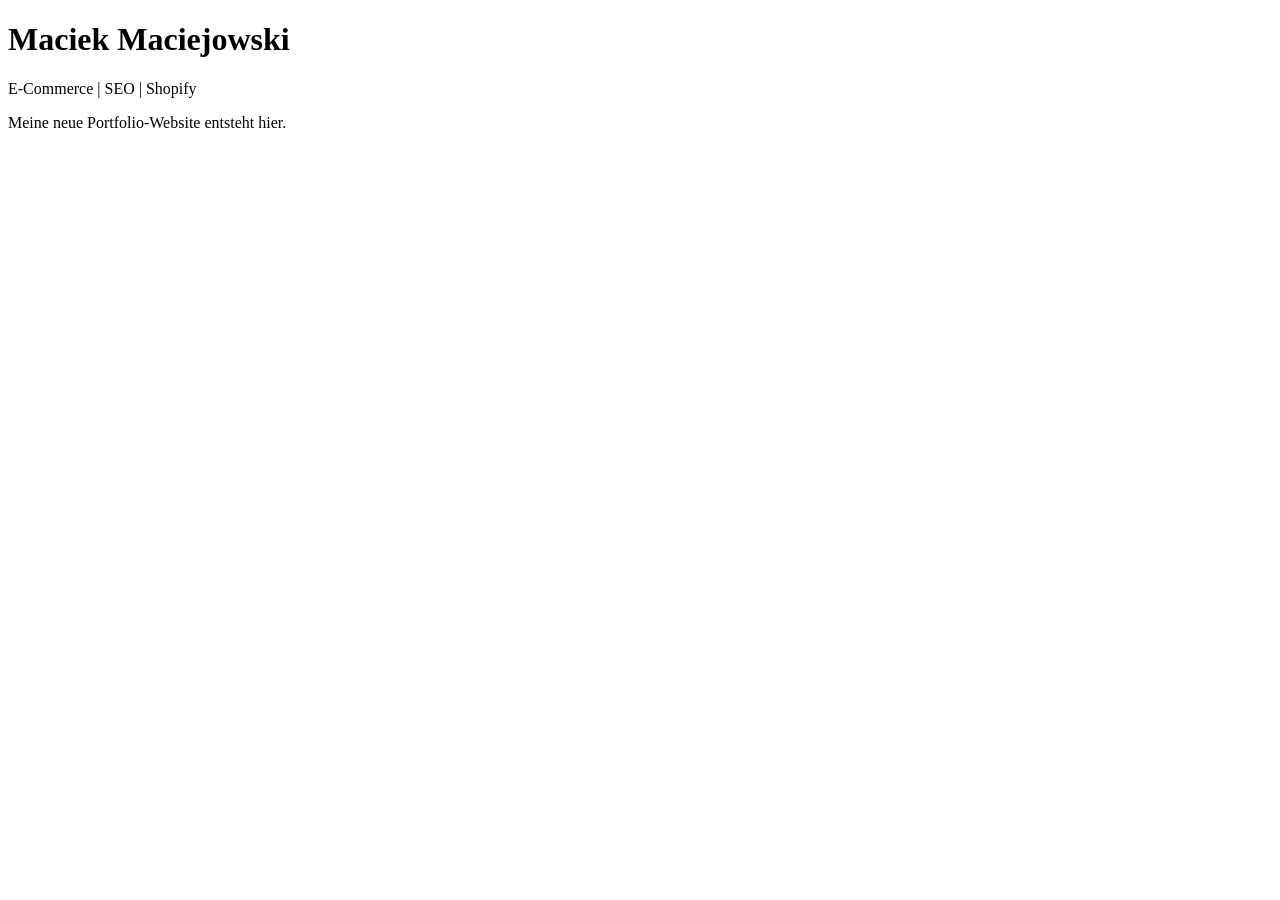
==== index.html @ f5cccce7 "<!DOCTYPE html> <html lang="de"> <head>   <meta charset="UTF-8">   <meta name="viewport" content="wi" ====
<!DOCTYPE html>
<html lang="de">
<head>
  <meta charset="UTF-8">
  <meta name="viewport" content="width=device-width, initial-scale=1.0">
  <title>Maciek Maciejowski | Career Profile</title>
</head>
<body>
  <h1>Maciek Maciejowski</h1>
  <p>E-Commerce | SEO | Shopify</p>
  <p>Meine neue Portfolio-Website entsteht hier.</p>
</body>
</html>
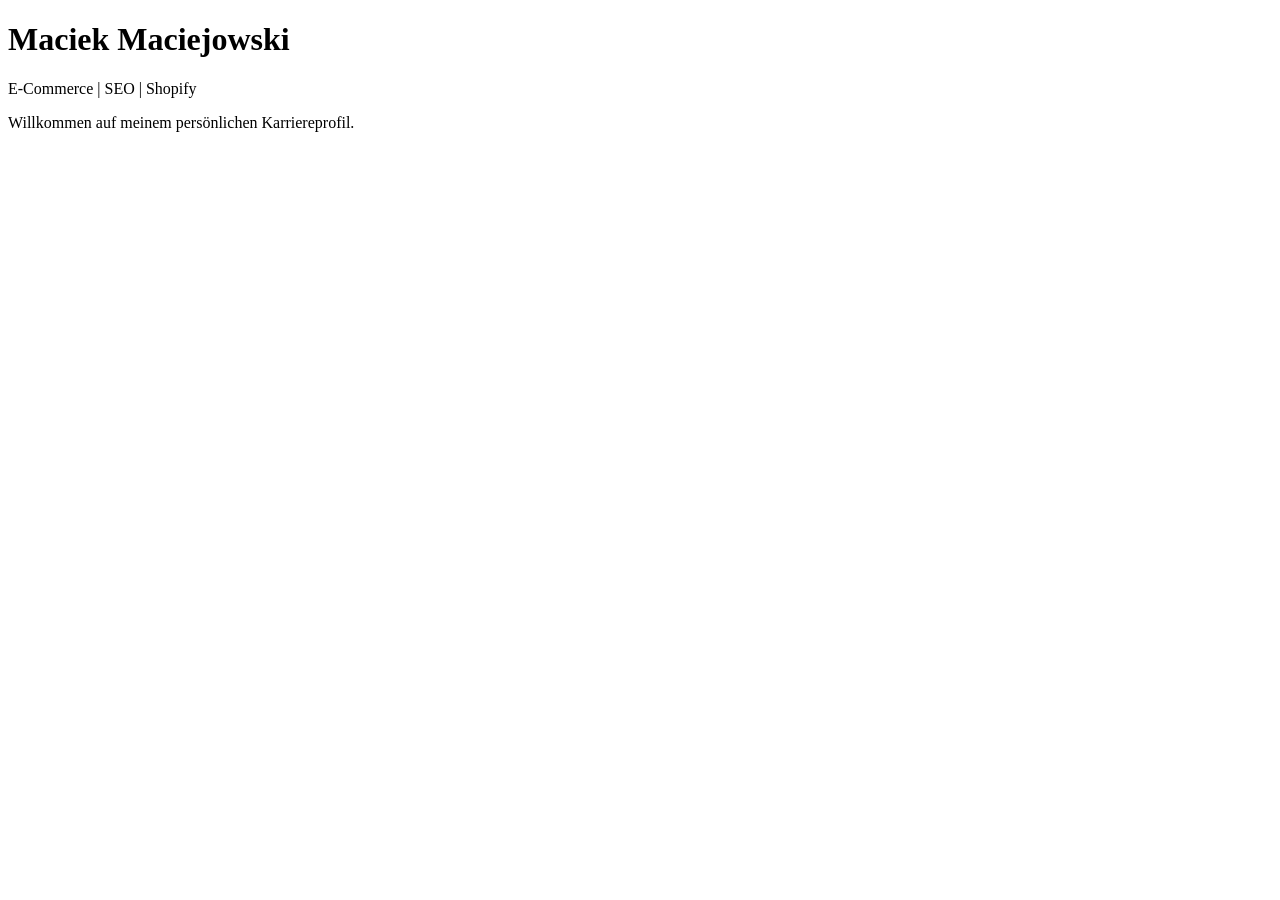
==== commit e83ef3f4: "Update homepage text" ====
--- a/index.html
+++ b/index.html
@@ -8,6 +8,6 @@
 <body>
   <h1>Maciek Maciejowski</h1>
   <p>E-Commerce | SEO | Shopify</p>
-  <p>Meine neue Portfolio-Website entsteht hier.</p>
+  <p>Willkommen auf meinem persönlichen Karriereprofil.</p>
 </body>
 </html>
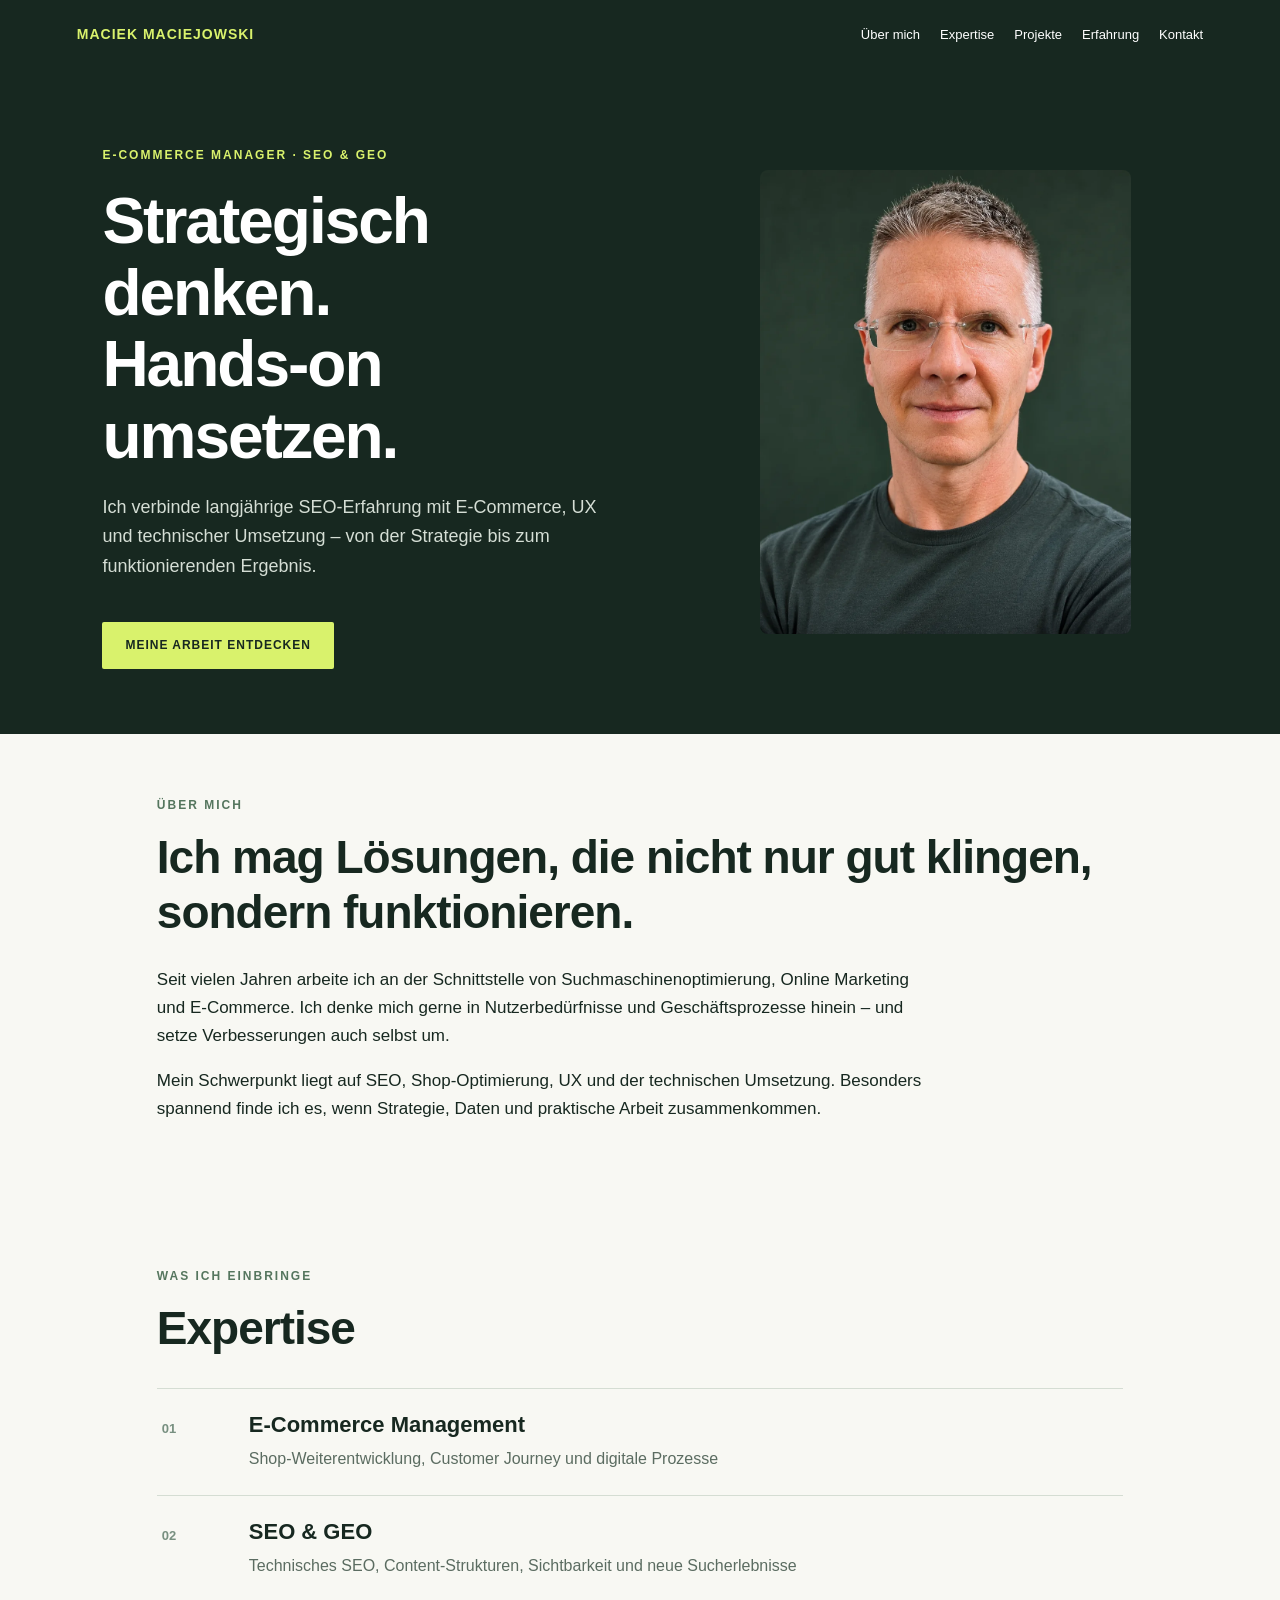
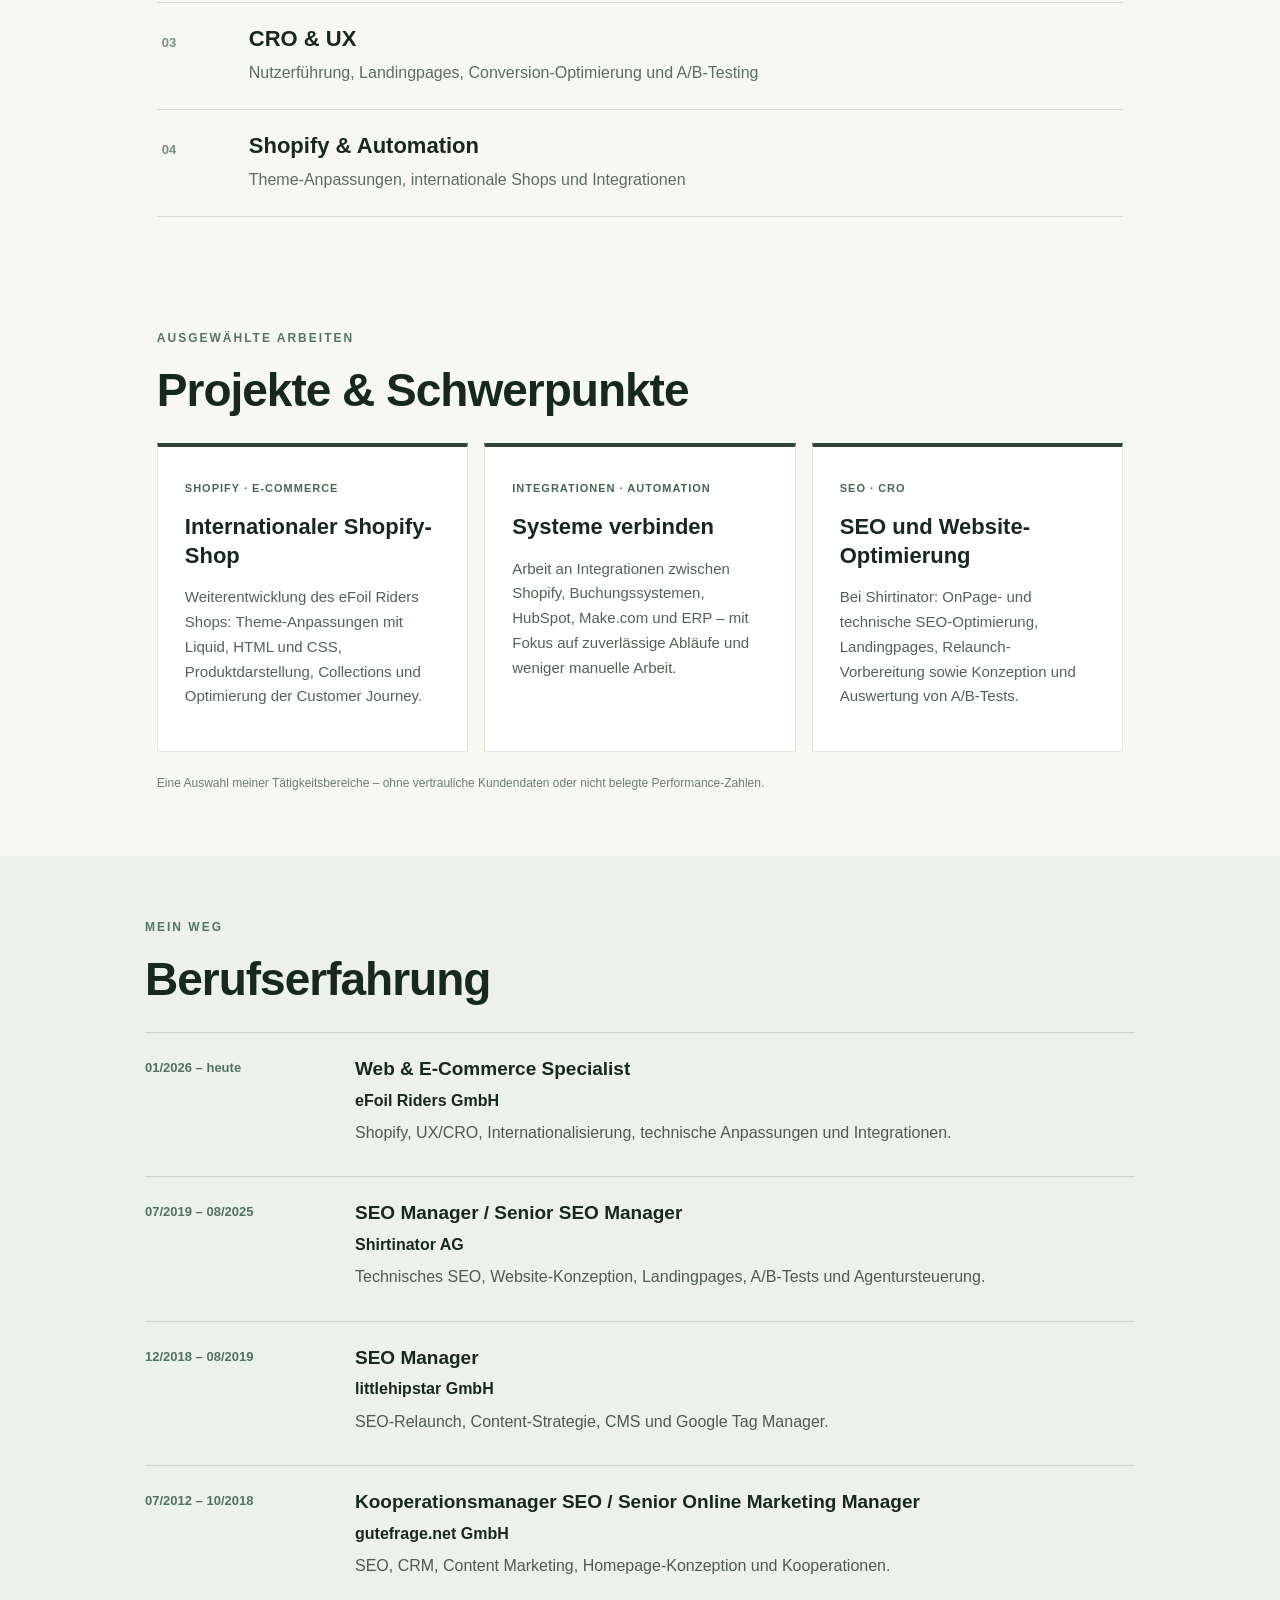
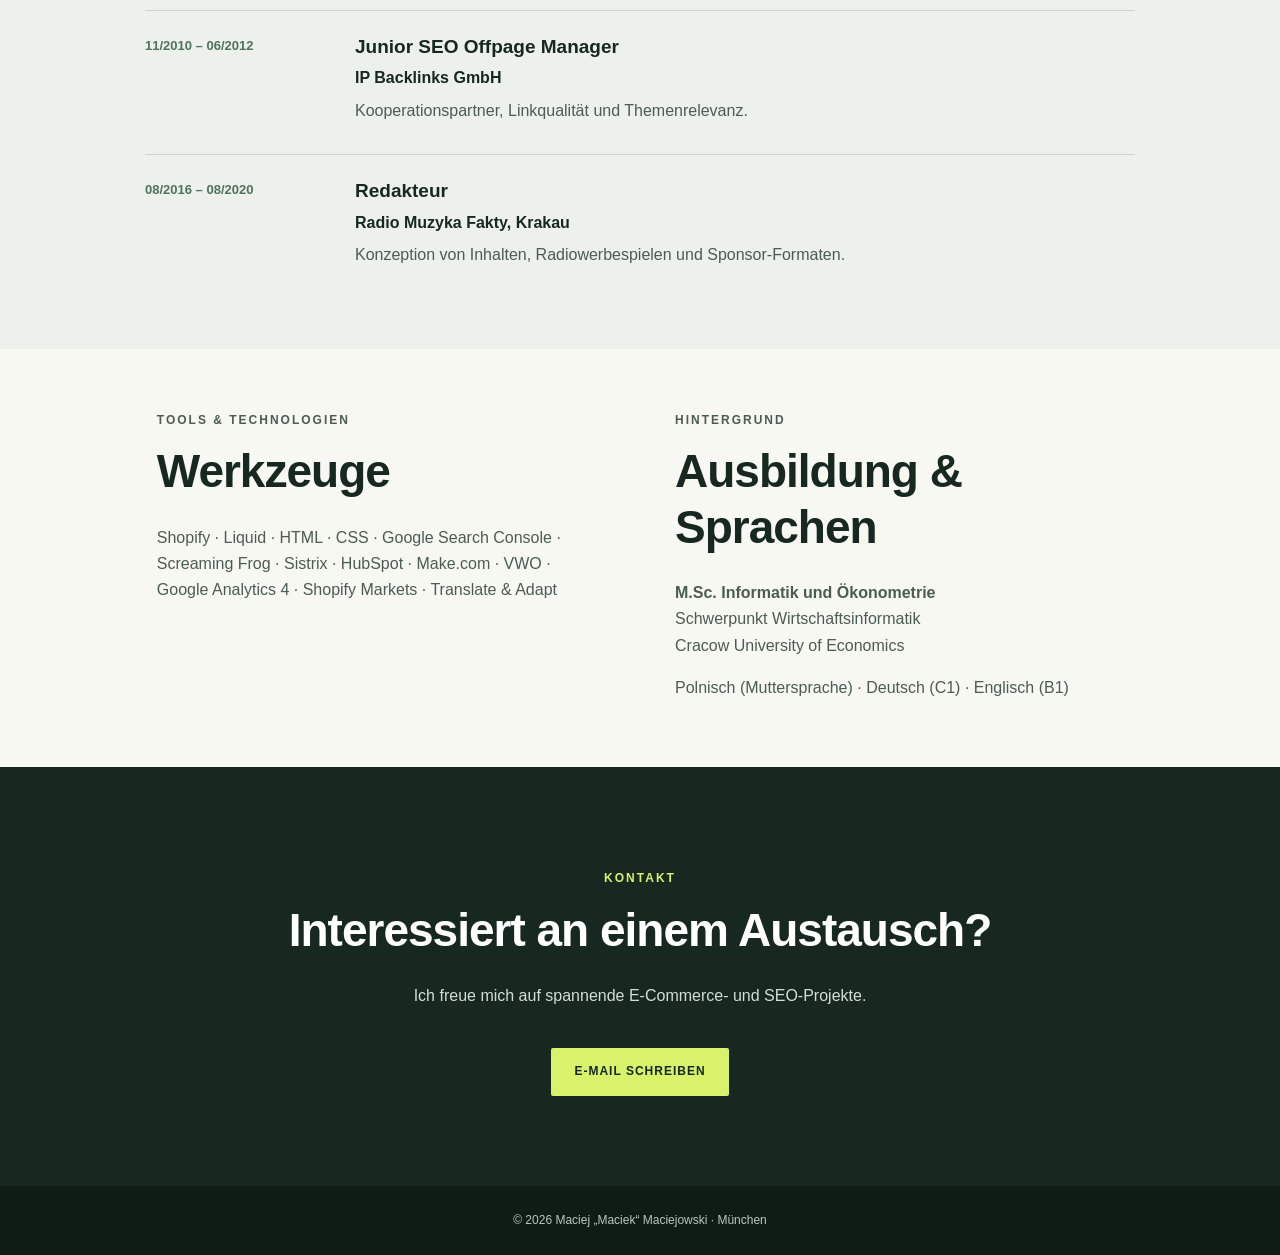
==== commit 7283680f: "Complete career portfolio website" ====
--- a/index.html
+++ b/index.html
@@ -1,13 +1,21 @@
-<!DOCTYPE html>
+<!doctype html>
 <html lang="de">
 <head>
-  <meta charset="UTF-8">
-  <meta name="viewport" content="width=device-width, initial-scale=1.0">
-  <title>Maciek Maciejowski | Career Profile</title>
+  <meta charset="utf-8">
+  <meta name="viewport" content="width=device-width, initial-scale=1">
+  <meta name="description" content="Maciek Maciejowski – E-Commerce Manager mit Schwerpunkt SEO, GEO, Shopify und Conversion-Optimierung.">
+  <title>Maciek Maciejowski | E-Commerce & SEO</title>
+  <link rel="stylesheet" href="assets/css/style.css">
 </head>
 <body>
-  <h1>Maciek Maciejowski</h1>
-  <p>E-Commerce | SEO | Shopify</p>
-  <p>Willkommen auf meinem persönlichen Karriereprofil.</p>
-</body>
-</html>
+<header class="site-header"><a class="logo" href="#top">MACIEK MACIEJOWSKI</a><nav aria-label="Hauptnavigation"><a href="#about">Über mich</a><a href="#expertise">Expertise</a><a href="#projects">Projekte</a><a href="#experience">Erfahrung</a><a href="#contact">Kontakt</a></nav></header>
+<main id="top">
+<section class="hero"><div class="hero-copy"><p class="eyebrow">E-COMMERCE MANAGER · SEO & GEO</p><h1>Strategisch denken.<br>Hands-on umsetzen.</h1><p class="hero-description">Ich verbinde langjährige SEO-Erfahrung mit E-Commerce, UX und technischer Umsetzung – von der Strategie bis zum funktionierenden Ergebnis.</p><a class="button" href="#projects">Meine Arbeit entdecken</a></div><div class="hero-image"><img src="assets/images/maciek-portrait.webp" alt="Porträt von Maciek Maciejowski" fetchpriority="high"></div></section>
+<section class="content-section" id="about"><p class="eyebrow">ÜBER MICH</p><h2>Ich mag Lösungen, die nicht nur gut klingen, sondern funktionieren.</h2><p>Seit vielen Jahren arbeite ich an der Schnittstelle von Suchmaschinenoptimierung, Online Marketing und E-Commerce. Ich denke mich gerne in Nutzerbedürfnisse und Geschäftsprozesse hinein – und setze Verbesserungen auch selbst um.</p><p>Mein Schwerpunkt liegt auf SEO, Shop-Optimierung, UX und der technischen Umsetzung. Besonders spannend finde ich es, wenn Strategie, Daten und praktische Arbeit zusammenkommen.</p></section>
+<section class="content-section expertise-section" id="expertise"><p class="eyebrow">WAS ICH EINBRINGE</p><h2>Expertise</h2><div class="expertise-list"><div class="expertise-item"><span>01</span><div><h3>E-Commerce Management</h3><p>Shop-Weiterentwicklung, Customer Journey und digitale Prozesse</p></div></div><div class="expertise-item"><span>02</span><div><h3>SEO & GEO</h3><p>Technisches SEO, Content-Strukturen, Sichtbarkeit und neue Sucherlebnisse</p></div></div><div class="expertise-item"><span>03</span><div><h3>CRO & UX</h3><p>Nutzerführung, Landingpages, Conversion-Optimierung und A/B-Testing</p></div></div><div class="expertise-item"><span>04</span><div><h3>Shopify & Automation</h3><p>Theme-Anpassungen, internationale Shops und Integrationen</p></div></div></div></section>
+<section class="content-section" id="projects"><p class="eyebrow">AUSGEWÄHLTE ARBEITEN</p><h2>Projekte & Schwerpunkte</h2><div class="project-grid"><article class="project"><span class="project-tag">SHOPIFY · E-COMMERCE</span><h3>Internationaler Shopify-Shop</h3><p>Weiterentwicklung des eFoil Riders Shops: Theme-Anpassungen mit Liquid, HTML und CSS, Produktdarstellung, Collections und Optimierung der Customer Journey.</p></article><article class="project"><span class="project-tag">INTEGRATIONEN · AUTOMATION</span><h3>Systeme verbinden</h3><p>Arbeit an Integrationen zwischen Shopify, Buchungssystemen, HubSpot, Make.com und ERP – mit Fokus auf zuverlässige Abläufe und weniger manuelle Arbeit.</p></article><article class="project"><span class="project-tag">SEO · CRO</span><h3>SEO und Website-Optimierung</h3><p>Bei Shirtinator: OnPage- und technische SEO-Optimierung, Landingpages, Relaunch-Vorbereitung sowie Konzeption und Auswertung von A/B-Tests.</p></article></div><p class="section-note">Eine Auswahl meiner Tätigkeitsbereiche – ohne vertrauliche Kundendaten oder nicht belegte Performance-Zahlen.</p></section>
+<section class="content-section experience-section" id="experience"><p class="eyebrow">MEIN WEG</p><h2>Berufserfahrung</h2><div class="timeline"><article><span>01/2026 – heute</span><div><h3>Web & E-Commerce Specialist</h3><p class="company">eFoil Riders GmbH</p><p>Shopify, UX/CRO, Internationalisierung, technische Anpassungen und Integrationen.</p></div></article><article><span>07/2019 – 08/2025</span><div><h3>SEO Manager / Senior SEO Manager</h3><p class="company">Shirtinator AG</p><p>Technisches SEO, Website-Konzeption, Landingpages, A/B-Tests und Agentursteuerung.</p></div></article><article><span>12/2018 – 08/2019</span><div><h3>SEO Manager</h3><p class="company">littlehipstar GmbH</p><p>SEO-Relaunch, Content-Strategie, CMS und Google Tag Manager.</p></div></article><article><span>07/2012 – 10/2018</span><div><h3>Kooperationsmanager SEO / Senior Online Marketing Manager</h3><p class="company">gutefrage.net GmbH</p><p>SEO, CRM, Content Marketing, Homepage-Konzeption und Kooperationen.</p></div></article><article><span>11/2010 – 06/2012</span><div><h3>Junior SEO Offpage Manager</h3><p class="company">IP Backlinks GmbH</p><p>Kooperationspartner, Linkqualität und Themenrelevanz.</p></div></article><article><span>08/2016 – 08/2020</span><div><h3>Redakteur</h3><p class="company">Radio Muzyka Fakty, Krakau</p><p>Konzeption von Inhalten, Radiowerbespielen und Sponsor-Formaten.</p></div></article></div></section>
+<section class="content-section details-section" id="skills"><div><p class="eyebrow">TOOLS & TECHNOLOGIEN</p><h2>Werkzeuge</h2><p>Shopify · Liquid · HTML · CSS · Google Search Console · Screaming Frog · Sistrix · HubSpot · Make.com · VWO · Google Analytics 4 · Shopify Markets · Translate & Adapt</p></div><div><p class="eyebrow">HINTERGRUND</p><h2>Ausbildung & Sprachen</h2><p><strong>M.Sc. Informatik und Ökonometrie</strong><br>Schwerpunkt Wirtschaftsinformatik<br>Cracow University of Economics</p><p>Polnisch (Muttersprache) · Deutsch (C1) · Englisch (B1)</p></div></section>
+<section class="contact-section" id="contact"><p class="eyebrow">KONTAKT</p><h2>Interessiert an einem Austausch?</h2><p>Ich freue mich auf spannende E-Commerce- und SEO-Projekte.</p><a class="button" href="mailto:maciej_maciejowski@o2.pl">E-Mail schreiben</a></section>
+</main><footer>© 2026 Maciej „Maciek“ Maciejowski · München</footer>
+</body></html>
--- a/assets/css/style.css
+++ b/assets/css/style.css
@@ -0,0 +1,344 @@
+:root {
+    --dark:#172820;
+    --green:#30483b;
+    --lime:#d9f26c;
+    --light:#f8f8f3;
+    --muted:#5b6c61;
+}
+
+* {
+    box-sizing:border-box;
+}
+
+html {
+    scroll-behavior:smooth;
+}
+
+body {
+    margin:0;
+    background:var(--light);
+    color:var(--dark);
+    font-family:Arial,Helvetica,sans-serif;
+    line-height:1.65;
+}
+
+a {
+    color:inherit;
+}
+
+.site-header {
+    background:var(--dark);
+    color:white;
+    padding:23px 6%;
+    display:flex;
+    align-items:center;
+    justify-content:space-between;
+    gap:22px;
+}
+
+.logo {
+    font-weight:800;
+    color:var(--lime);
+    text-decoration:none;
+    letter-spacing:1px;
+    font-size:14px;
+    white-space:nowrap;
+}
+
+nav {
+    display:flex;
+    flex-wrap:wrap;
+    gap:20px;
+}
+
+nav a {
+    text-decoration:none;
+    font-size:13px;
+}
+
+nav a:hover {
+    color:var(--lime);
+}
+
+.hero {
+    min-height:640px;
+    background:var(--dark);
+    color:white;
+    display:grid;
+    grid-template-columns:1.2fr 1fr;
+    align-items:center;
+    gap:55px;
+    padding:65px 8%;
+}
+
+.eyebrow {
+    font-size:12px;
+    letter-spacing:2px;
+    font-weight:800;
+    color:#55765e;
+}
+
+.hero .eyebrow,.contact-section .eyebrow {
+    color:var(--lime);
+}
+
+h1 {
+    font-size:clamp(38px,5vw,68px);
+    letter-spacing:-2px;
+    line-height:1.12;
+    margin:20px 0;
+}
+
+h2 {
+    font-size:clamp(30px,4vw,46px);
+    line-height:1.2;
+    letter-spacing:-1px;
+    margin:14px 0 25px;
+}
+
+h3 {
+    line-height:1.3;
+}
+
+.hero-description {
+    font-size:18px;
+    color:#d5ded5;
+    max-width:510px;
+}
+
+.button {
+    display:inline-block;
+    background:var(--lime);
+    color:var(--dark);
+    padding:14px 23px;
+    margin-top:22px;
+    text-decoration:none;
+    text-transform:uppercase;
+    letter-spacing:1px;
+    font-size:12px;
+    font-weight:800;
+    border-radius:2px;
+}
+
+.button:hover {
+    background:white;
+}
+
+.hero-image {
+    width:80%;
+    max-width:380px;
+    aspect-ratio:4/5;
+    background:var(--green);
+    border-radius:8px;
+    overflow:hidden;
+    justify-self:center;
+}
+
+.hero-image img {
+    width:100%;
+    height:100%;
+    object-fit:cover;
+    object-position:center;
+    display:block;
+}
+
+.content-section {
+    max-width:1120px;
+    margin:auto;
+    padding:50px 6%;
+}
+
+.content-section>p:not(.eyebrow) {
+    max-width:780px;
+    font-size:17px;
+}
+
+.expertise-section {
+    padding-top:65px;
+}
+
+.expertise-list {
+    margin-top:32px;
+    border-top:1px solid #d5ddd3;
+}
+
+.expertise-item {
+    display:grid;
+    grid-template-columns:65px 1fr;
+    gap:22px;
+    padding:22px 5px;
+    border-bottom:1px solid #d5ddd3;
+}
+
+.expertise-item>span {
+    font-size:13px;
+    color:#789080;
+    font-weight:bold;
+    padding-top:7px;
+}
+
+.expertise-item h3 {
+    margin:0;
+    font-size:22px;
+}
+
+.expertise-item p {
+    margin:7px 0 0;
+    color:var(--muted);
+}
+
+.project-grid {
+    display:grid;
+    grid-template-columns:repeat(3,1fr);
+    gap:16px;
+}
+
+.project {
+    background:white;
+    border:1px solid #e2e8df;
+    padding:27px;
+    border-top:4px solid var(--green);
+}
+
+.project h3 {
+    font-size:22px;
+    margin:13px 0;
+}
+
+.project p {
+    color:#536258;
+    font-size:15px;
+}
+
+.project-tag {
+    font-size:11px;
+    letter-spacing:1px;
+    font-weight:bold;
+    color:#426a4f;
+}
+
+.section-note {
+    color:#6e7d70;
+    font-size:12px!important;
+    margin-top:22px;
+}
+
+.experience-section {
+    background:#edf1eb;
+    max-width:none;
+    padding-left:max(6%,calc((100% - 990px)/2));
+    padding-right:max(6%,calc((100% - 990px)/2));
+}
+
+.timeline article {
+    display:grid;
+    grid-template-columns:180px 1fr;
+    gap:30px;
+    border-top:1px solid #cad5c9;
+    padding:24px 0;
+}
+
+.timeline article>span {
+    color:#51735d;
+    font-size:13px;
+    font-weight:bold;
+}
+
+.timeline h3 {
+    margin:0;
+    font-size:19px;
+}
+
+.timeline p {
+    margin:6px 0;
+    color:#4c5c51;
+}
+
+.timeline .company {
+    color:var(--dark);
+    font-weight:bold;
+}
+
+.details-section {
+    display:grid;
+    grid-template-columns:1fr 1fr;
+    gap:70px;
+}
+
+.details-section p {
+    color:#4c5c51;
+}
+
+.contact-section {
+    text-align:center;
+    background:var(--dark);
+    color:white;
+    padding:90px 6%;
+}
+
+.contact-section p:not(.eyebrow) {
+    color:#d5ded5;
+}
+
+footer {
+    text-align:center;
+    background:#0f1c16;
+    color:#b7c8ba;
+    padding:25px;
+    font-size:12px;
+}
+
+@media(max-width:850px) {
+    .hero {
+        gap:20px;
+        padding:60px 6%;
+    }
+    .project-grid {
+        grid-template-columns:1fr;
+    }
+    .details-section {
+        gap:35px;
+    }
+}
+
+@media(max-width:680px) {
+    .site-header {
+        flex-direction:column;
+        align-items:flex-start;
+    }
+    nav {
+        gap:12px 17px;
+    }
+    .hero {
+        grid-template-columns:1fr;
+        gap:40px;
+        min-height:auto;
+        padding:25px 6% 55px;
+    }
+    .hero-image {
+        width:80%;
+        max-width:340px;
+    }
+    .hero .button {
+        display:table;
+        margin:24px auto 0;
+        text-align:center;
+    }
+    .content-section {
+        padding:65px 6%;
+    }
+    .timeline article {
+        grid-template-columns:1fr;
+        gap:7px;
+    }
+    .details-section {
+        grid-template-columns:1fr;
+    }
+    .expertise-item {
+        grid-template-columns:38px 1fr;
+        gap:10px;
+    }
+    .expertise-item h3 {
+        font-size:19px;
+    }
+}
